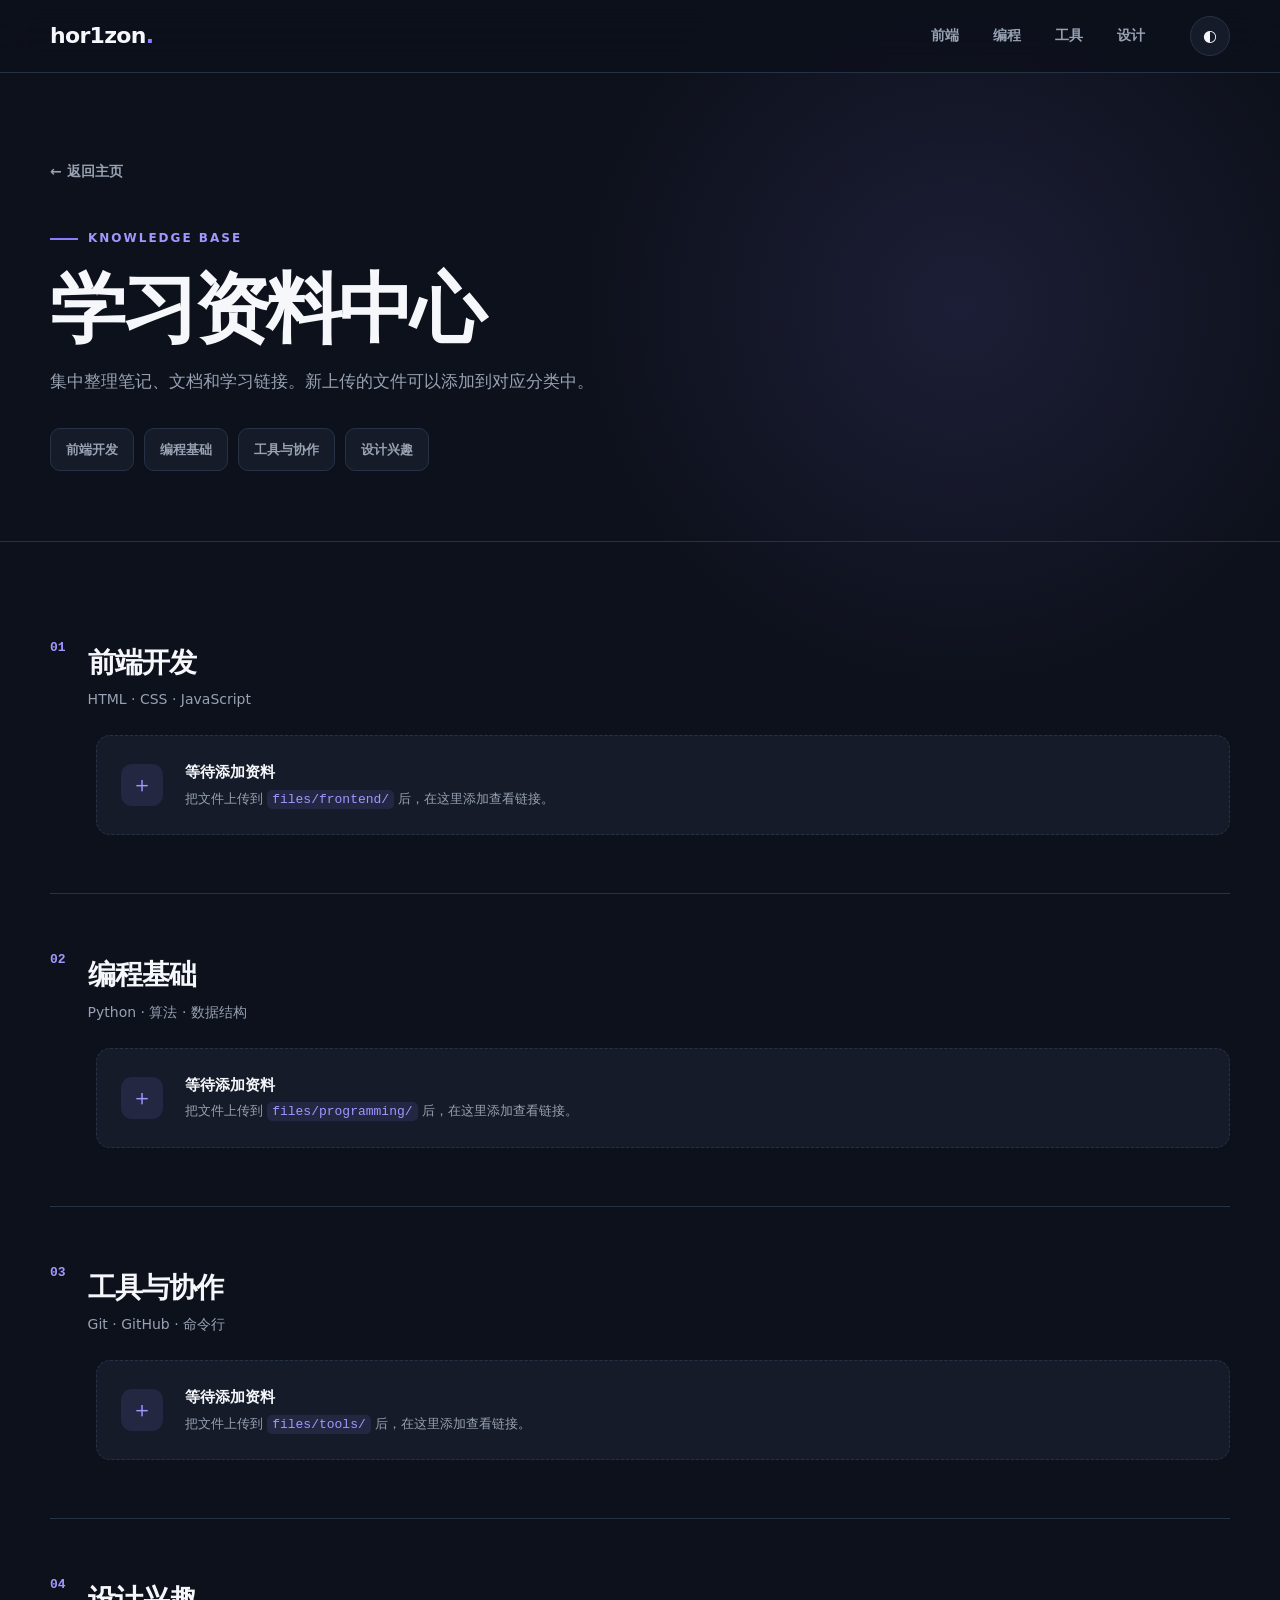
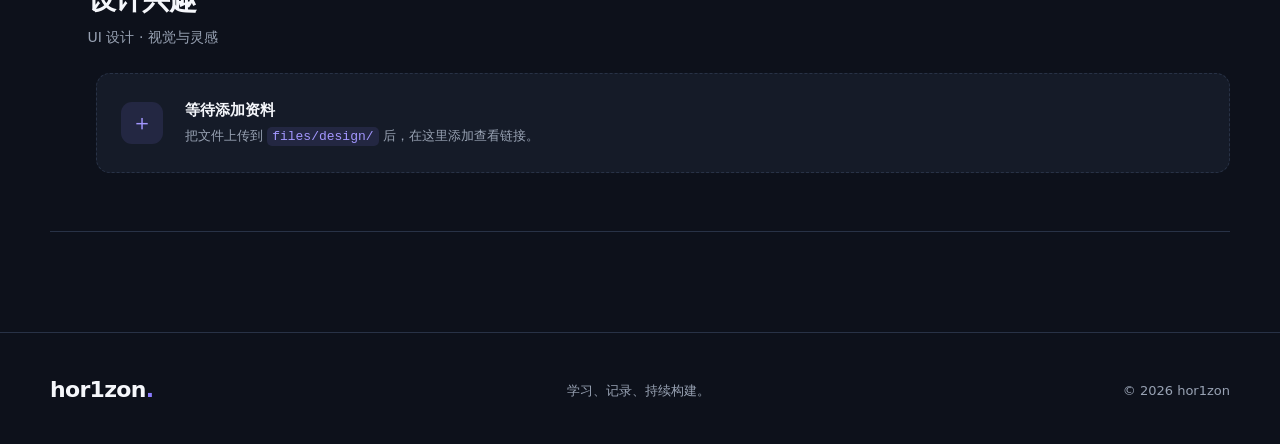
==== resources.html @ a6b9a600 "Add files via upload" ====
<!doctype html>
<html lang="zh-CN" data-theme="dark">
<head>
  <meta charset="UTF-8">
  <meta name="viewport" content="width=device-width, initial-scale=1.0">
  <meta name="description" content="hor1zon 的学习资料中心">
  <meta name="color-scheme" content="dark light">
  <title>学习资料 | hor1zon</title>
  <link rel="stylesheet" href="style.css">
</head>
<body>
  <header class="site-header">
    <div class="container nav-wrap">
      <a class="brand" href="index.html">hor1zon<span>.</span></a>
      <nav class="nav" aria-label="资料分类导航">
        <a href="#frontend">前端</a>
        <a href="#programming">编程</a>
        <a href="#tools">工具</a>
        <a href="#design">设计</a>
      </nav>
      <button class="theme-toggle" id="themeToggle" type="button" aria-label="切换明暗主题">◐</button>
    </div>
  </header>

  <main class="resources-main">
    <section class="resources-hero">
      <div class="container">
        <a class="back-link" href="index.html">← 返回主页</a>
        <p class="eyebrow"><span></span> KNOWLEDGE BASE</p>
        <h1>学习资料中心</h1>
        <p>集中整理笔记、文档和学习链接。新上传的文件可以添加到对应分类中。</p>
        <div class="resource-nav">
          <a href="#frontend">前端开发</a>
          <a href="#programming">编程基础</a>
          <a href="#tools">工具与协作</a>
          <a href="#design">设计兴趣</a>
        </div>
      </div>
    </section>

    <section class="container resource-sections">
      <article class="resource-section" id="frontend">
        <div class="resource-title">
          <span>01</span>
          <div><h2>前端开发</h2><p>HTML · CSS · JavaScript</p></div>
        </div>
        <div class="empty-state">
          <span>＋</span>
          <div><h3>等待添加资料</h3><p>把文件上传到 <code>files/frontend/</code> 后，在这里添加查看链接。</p></div>
        </div>
      </article>

      <article class="resource-section" id="programming">
        <div class="resource-title">
          <span>02</span>
          <div><h2>编程基础</h2><p>Python · 算法 · 数据结构</p></div>
        </div>
        <div class="empty-state">
          <span>＋</span>
          <div><h3>等待添加资料</h3><p>把文件上传到 <code>files/programming/</code> 后，在这里添加查看链接。</p></div>
        </div>
      </article>

      <article class="resource-section" id="tools">
        <div class="resource-title">
          <span>03</span>
          <div><h2>工具与协作</h2><p>Git · GitHub · 命令行</p></div>
        </div>
        <div class="empty-state">
          <span>＋</span>
          <div><h3>等待添加资料</h3><p>把文件上传到 <code>files/tools/</code> 后，在这里添加查看链接。</p></div>
        </div>
      </article>

      <article class="resource-section" id="design">
        <div class="resource-title">
          <span>04</span>
          <div><h2>设计兴趣</h2><p>UI 设计 · 视觉与灵感</p></div>
        </div>
        <div class="empty-state">
          <span>＋</span>
          <div><h3>等待添加资料</h3><p>把文件上传到 <code>files/design/</code> 后，在这里添加查看链接。</p></div>
        </div>
      </article>
    </section>
  </main>

  <footer class="footer">
    <div class="container">
      <a class="brand" href="index.html">hor1zon<span>.</span></a>
      <p>学习、记录、持续构建。</p>
      <p>© <span id="year"></span> hor1zon</p>
    </div>
  </footer>

  <script>
    const root = document.documentElement;
    const toggle = document.getElementById('themeToggle');
    const savedTheme = localStorage.getItem('theme');
    if (savedTheme) root.dataset.theme = savedTheme;
    toggle.addEventListener('click', () => {
      root.dataset.theme = root.dataset.theme === 'dark' ? 'light' : 'dark';
      localStorage.setItem('theme', root.dataset.theme);
    });
    document.getElementById('year').textContent = new Date().getFullYear();
  </script>
</body>
</html>
---- style.css ----
:root {
  --bg: #f6f7fb;
  --surface: #ffffff;
  --surface-2: #eef1f7;
  --text: #121725;
  --muted: #667085;
  --line: #dfe4ec;
  --accent: #6d5dfc;
  --accent-2: #5b4be7;
  --accent-soft: rgba(109, 93, 252, .1);
  --header: rgba(246, 247, 251, .78);
  --shadow: 0 22px 60px rgba(31, 40, 75, .1);
}

[data-theme="dark"] {
  --bg: #0d111b;
  --surface: #151b28;
  --surface-2: #1b2231;
  --text: #f5f7fb;
  --muted: #98a2b3;
  --line: #283246;
  --accent: #8b7cff;
  --accent-2: #a397ff;
  --accent-soft: rgba(139, 124, 255, .12);
  --header: rgba(13, 17, 27, .76);
  --shadow: 0 24px 70px rgba(0, 0, 0, .25);
}

* { box-sizing: border-box; }
html { scroll-behavior: smooth; }
body {
  margin: 0;
  color: var(--text);
  background:
    radial-gradient(circle at 75% 15%, var(--accent-soft), transparent 24rem),
    var(--bg);
  font-family: Inter, "Noto Sans SC", "Microsoft YaHei", system-ui, sans-serif;
  line-height: 1.65;
  transition: color .25s, background-color .25s;
}
a { color: inherit; text-decoration: none; }
button { font: inherit; }
.container { width: min(1180px, calc(100% - 40px)); margin: 0 auto; }

.site-header {
  position: sticky;
  top: 0;
  z-index: 20;
  border-bottom: 1px solid var(--line);
  background: var(--header);
  backdrop-filter: blur(18px);
}
.nav-wrap { min-height: 72px; display: flex; align-items: center; gap: 32px; }
.brand { font-size: 22px; font-weight: 800; letter-spacing: -.7px; }
.brand span { color: var(--accent); }
.nav { display: flex; align-items: center; gap: 8px; margin-left: auto; }
.nav a { padding: 9px 13px; color: var(--muted); font-size: 14px; font-weight: 600; border-radius: 9px; }
.nav a:hover { color: var(--text); background: var(--surface-2); }
.nav .nav-strong { color: #fff; background: var(--accent); }
.nav .nav-strong:hover { color: #fff; background: var(--accent-2); }
.theme-toggle {
  width: 40px;
  height: 40px;
  color: var(--text);
  background: var(--surface);
  border: 1px solid var(--line);
  border-radius: 50%;
  cursor: pointer;
}

.hero { min-height: 680px; display: grid; align-items: center; padding: 90px 0 70px; }
.hero-grid { display: grid; grid-template-columns: 1.08fr .92fr; align-items: center; gap: 84px; }
.eyebrow {
  display: flex;
  align-items: center;
  gap: 10px;
  margin: 0 0 18px;
  color: var(--accent-2);
  font-size: 12px;
  font-weight: 800;
  letter-spacing: 2px;
}
.eyebrow span { width: 28px; height: 2px; background: var(--accent); }
.hero h1 {
  margin: 0;
  font-size: clamp(46px, 6vw, 78px);
  line-height: 1.08;
  letter-spacing: -4px;
}
.hero h1 em { color: var(--accent-2); font-style: normal; }
.hero-desc { max-width: 560px; margin: 26px 0 0; color: var(--muted); font-size: 18px; }
.hero-actions { display: flex; flex-wrap: wrap; gap: 12px; margin-top: 34px; }
.button {
  display: inline-flex;
  align-items: center;
  justify-content: center;
  gap: 18px;
  min-height: 48px;
  padding: 0 21px;
  border: 1px solid var(--line);
  border-radius: 11px;
  font-weight: 700;
}
.button.primary { color: #fff; background: var(--accent); border-color: var(--accent); }
.button.primary:hover { background: var(--accent-2); transform: translateY(-2px); }
.button.secondary:hover { background: var(--surface); transform: translateY(-2px); }
.hero-meta { display: flex; align-items: center; gap: 12px; margin-top: 42px; color: var(--muted); font-size: 13px; }
.hero-meta i { width: 3px; height: 3px; background: var(--accent); border-radius: 50%; }

.hero-card {
  position: relative;
  overflow: hidden;
  min-height: 360px;
  padding: 76px 32px 34px;
  color: #c9d1df;
  background: #121825;
  border: 1px solid #303a50;
  border-radius: 22px;
  box-shadow: var(--shadow);
  transform: rotate(1.5deg);
}
.window-top { position: absolute; inset: 0 0 auto; height: 48px; display: flex; align-items: center; gap: 7px; padding: 0 18px; background: #191f2e; border-bottom: 1px solid #2a3449; }
.window-top span { width: 9px; height: 9px; border-radius: 50%; background: #434d61; }
.window-top span:first-child { background: #ff6b6b; }
.window-top span:nth-child(2) { background: #f7c75b; }
.window-top span:last-child { background: #68d391; }
.code-line { position: relative; z-index: 1; display: flex; gap: 16px; min-height: 34px; font: 14px/1.8 Consolas, monospace; }
.code-line b { width: 18px; color: #536077; font-weight: 400; }
.code-line.indent { padding-left: 24px; }
.purple { color: #b49cff; }
.green { color: #8bd5a6; }
.card-glow { position: absolute; right: -70px; bottom: -90px; width: 240px; height: 240px; background: var(--accent); filter: blur(110px); opacity: .26; }

.section { padding: 105px 0; border-top: 1px solid var(--line); }
.section-heading { display: flex; justify-content: space-between; align-items: end; gap: 40px; margin-bottom: 38px; }
.section-heading h2 { margin: 0; font-size: clamp(32px, 4vw, 46px); letter-spacing: -2px; }
.section-heading > p { max-width: 450px; margin: 0; color: var(--muted); }
.category-grid { display: grid; grid-template-columns: repeat(4, 1fr); gap: 16px; }
.category-card {
  position: relative;
  min-height: 290px;
  padding: 26px;
  background: var(--surface);
  border: 1px solid var(--line);
  border-radius: 16px;
  transition: transform .25s, border-color .25s, box-shadow .25s;
}
.category-card:hover { transform: translateY(-6px); border-color: var(--accent); box-shadow: var(--shadow); }
.category-no { position: absolute; top: 22px; right: 22px; color: var(--muted); font-size: 12px; }
.category-icon { width: 54px; height: 54px; display: grid; place-items: center; margin: 30px 0 34px; color: var(--accent-2); background: var(--accent-soft); border: 1px solid rgba(139,124,255,.22); border-radius: 14px; font: 700 18px Consolas, monospace; }
.category-card h3 { margin: 0; font-size: 20px; }
.category-card p { margin: 6px 0 28px; color: var(--muted); font-size: 14px; }
.card-link { position: absolute; left: 26px; right: 26px; bottom: 22px; display: flex; justify-content: space-between; color: var(--muted); font-size: 13px; font-weight: 700; }
.category-card:hover .card-link { color: var(--accent-2); }

.projects-section { background: linear-gradient(180deg, transparent, var(--accent-soft)); }
.project-grid { display: grid; grid-template-columns: 1.45fr .55fr; gap: 16px; }
.project-featured, .project-empty { min-height: 260px; padding: 32px; border: 1px solid var(--line); border-radius: 18px; }
.project-featured { display: flex; flex-direction: column; justify-content: space-between; background: var(--surface); }
.project-featured h3 { margin: 22px 0 8px; font-size: 28px; letter-spacing: -1px; }
.project-featured p { max-width: 620px; margin: 0; color: var(--muted); }
.project-featured > a { color: var(--accent-2); font-weight: 700; }
.status { display: inline-flex; align-items: center; gap: 8px; color: var(--muted); font-size: 12px; font-weight: 700; }
.status i { width: 8px; height: 8px; background: #52d69a; border-radius: 50%; box-shadow: 0 0 0 5px rgba(82,214,154,.12); }
.project-empty { display: grid; place-content: center; text-align: center; color: var(--muted); border-style: dashed; }
.project-empty > span { font-size: 38px; color: var(--accent-2); }
.project-empty h3 { margin: 8px 0 0; color: var(--text); }
.project-empty p { margin: 4px 0; font-size: 13px; }

.footer { padding: 34px 0; border-top: 1px solid var(--line); }
.footer .container { display: flex; align-items: center; justify-content: space-between; gap: 24px; color: var(--muted); font-size: 13px; }
.footer .brand { color: var(--text); }

.resources-main { min-height: 80vh; }
.resources-hero { padding: 85px 0 70px; border-bottom: 1px solid var(--line); }
.back-link { display: inline-block; margin-bottom: 46px; color: var(--muted); font-size: 14px; font-weight: 700; }
.back-link:hover { color: var(--accent-2); }
.resources-hero h1 { margin: 0; font-size: clamp(46px, 7vw, 76px); letter-spacing: -4px; line-height: 1.1; }
.resources-hero > .container > p:not(.eyebrow) { max-width: 640px; color: var(--muted); font-size: 17px; }
.resource-nav { display: flex; flex-wrap: wrap; gap: 10px; margin-top: 32px; }
.resource-nav a { padding: 10px 15px; color: var(--muted); background: var(--surface); border: 1px solid var(--line); border-radius: 10px; font-size: 13px; font-weight: 700; }
.resource-nav a:hover { color: var(--accent-2); border-color: var(--accent); }
.resource-sections { padding-top: 40px; padding-bottom: 100px; }
.resource-section { scroll-margin-top: 100px; padding: 58px 0; border-bottom: 1px solid var(--line); }
.resource-title { display: flex; gap: 22px; align-items: flex-start; margin-bottom: 24px; }
.resource-title > span { color: var(--accent-2); font: 700 13px Consolas, monospace; }
.resource-title h2 { margin: 0; font-size: 28px; letter-spacing: -1px; }
.resource-title p { margin: 2px 0 0; color: var(--muted); font-size: 14px; }
.empty-state { display: flex; align-items: center; gap: 22px; margin-left: 46px; padding: 24px; color: var(--muted); background: var(--surface); border: 1px dashed var(--line); border-radius: 14px; }
.empty-state > span { width: 42px; height: 42px; display: grid; place-items: center; flex: 0 0 auto; color: var(--accent-2); background: var(--accent-soft); border-radius: 11px; font-size: 22px; }
.empty-state h3 { margin: 0; color: var(--text); font-size: 15px; }
.empty-state p { margin: 3px 0 0; font-size: 13px; }
code { padding: 2px 5px; color: var(--accent-2); background: var(--accent-soft); border-radius: 5px; }

@media (max-width: 960px) {
  .hero { min-height: auto; }
  .hero-grid { grid-template-columns: 1fr; gap: 60px; }
  .hero-card { max-width: 650px; width: 100%; }
  .category-grid { grid-template-columns: repeat(2, 1fr); }
  .section-heading { align-items: flex-start; flex-direction: column; gap: 16px; }
}

@media (max-width: 680px) {
  .container { width: min(100% - 28px, 1180px); }
  .nav-wrap { min-height: 64px; gap: 10px; }
  .nav a { display: none; }
  .nav .nav-strong { display: block; }
  .theme-toggle { width: 38px; height: 38px; }
  .hero { padding: 70px 0 60px; }
  .hero h1, .resources-hero h1 { letter-spacing: -2.5px; }
  .hero-desc { font-size: 16px; }
  .hero-card { min-height: 320px; padding: 68px 18px 24px; border-radius: 16px; transform: none; }
  .code-line { gap: 8px; font-size: 12px; }
  .section { padding: 76px 0; }
  .category-grid { grid-template-columns: 1fr; }
  .category-card { min-height: 250px; }
  .project-grid { grid-template-columns: 1fr; }
  .footer .container { align-items: flex-start; flex-direction: column; gap: 7px; }
  .footer p { margin: 0; }
  .resources-hero { padding: 60px 0 50px; }
  .back-link { margin-bottom: 34px; }
  .empty-state { margin-left: 0; align-items: flex-start; }
}

@media (prefers-reduced-motion: reduce) {
  html { scroll-behavior: auto; }
  *, *::before, *::after { transition: none !important; }
}
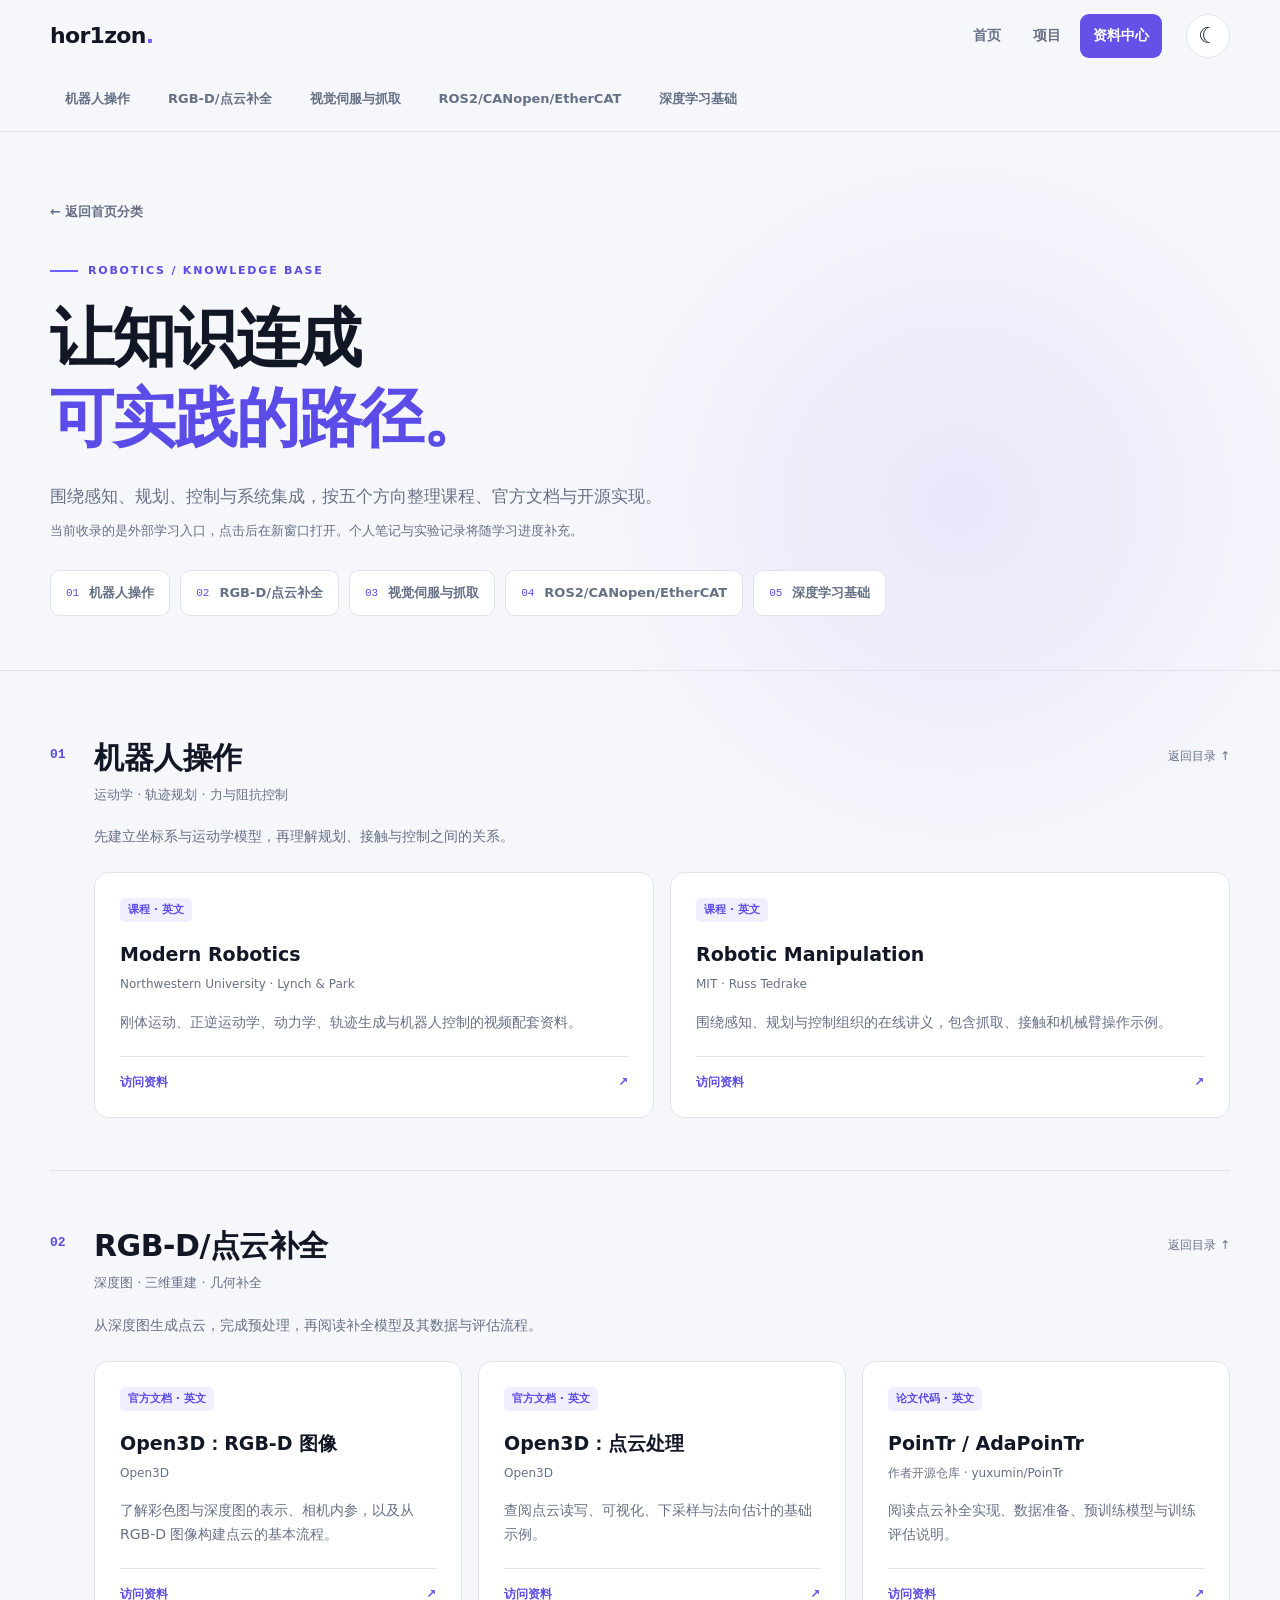
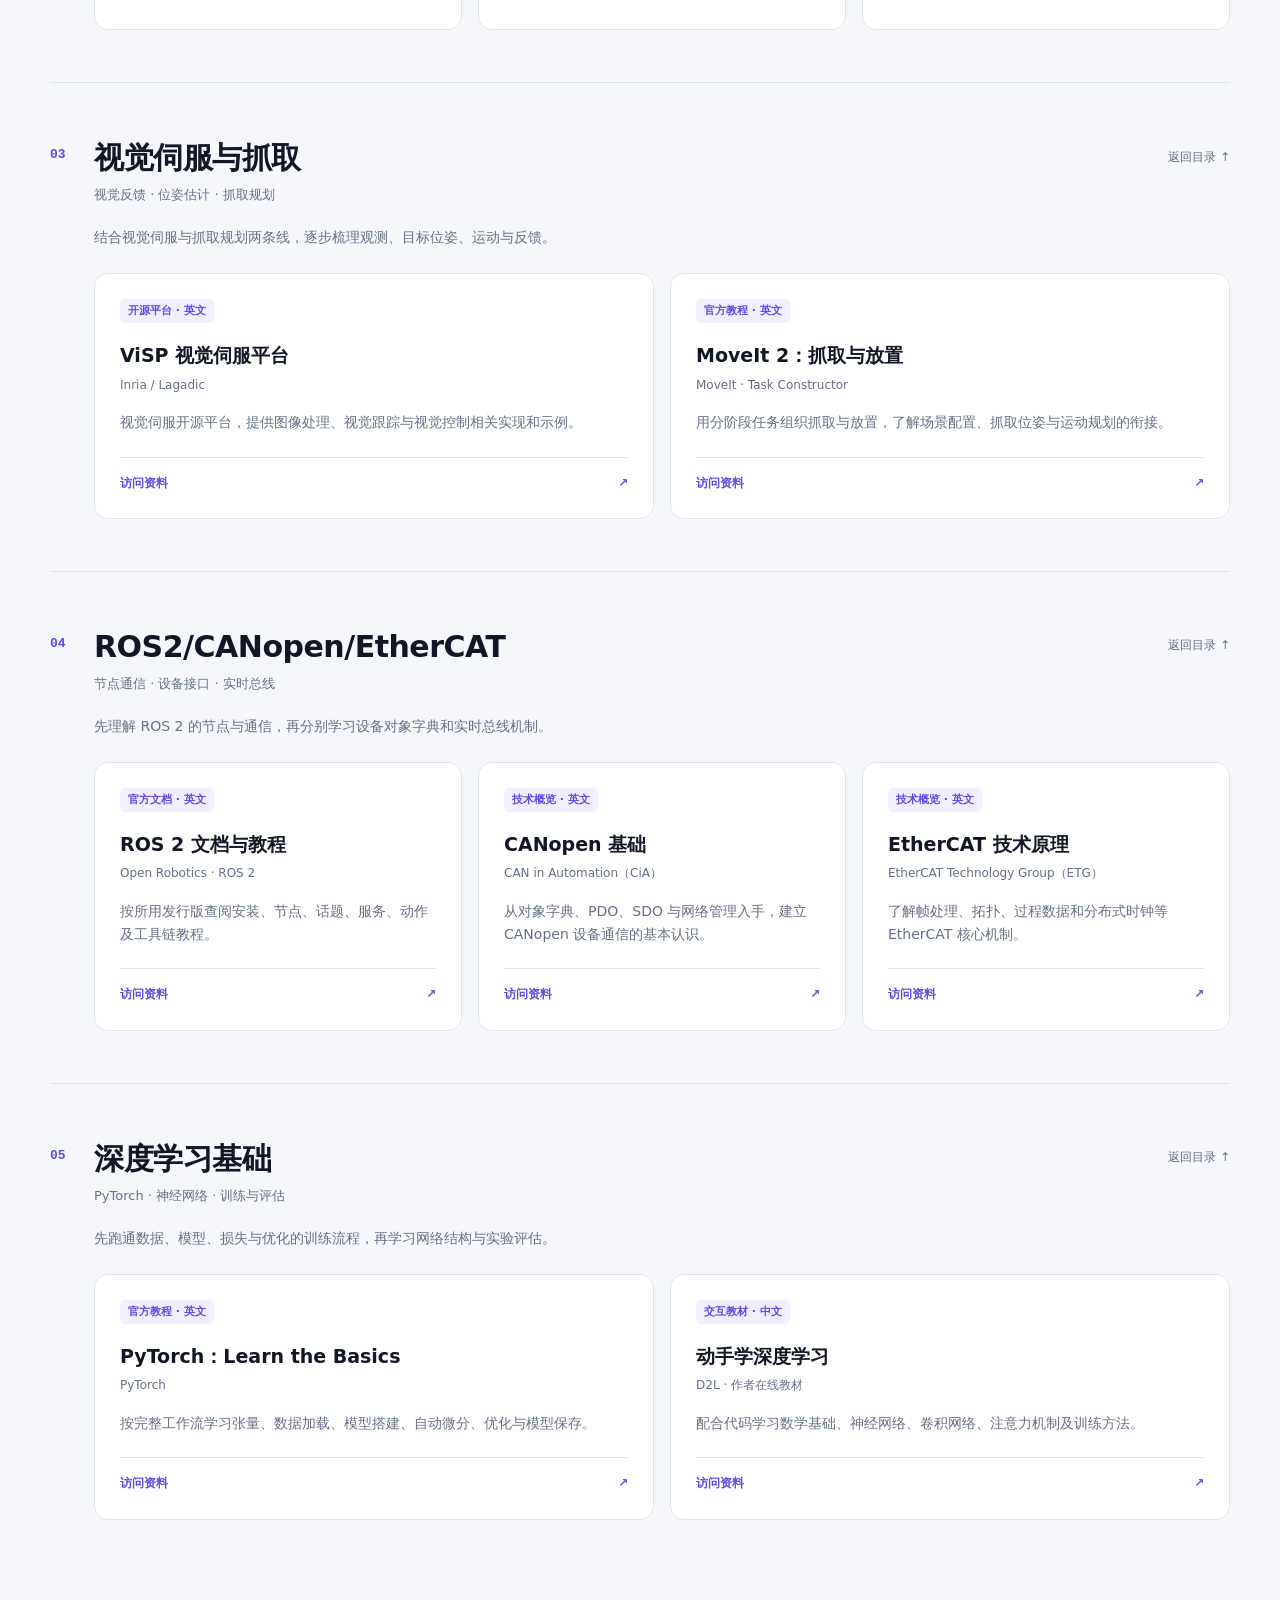
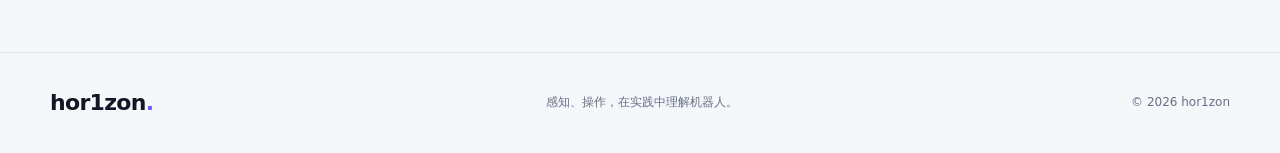
==== commit a695c9d3: "Refactor robotics learning categories and resource navigation Reorganize the homepage and resource c" ====
--- a/resources.html
+++ b/resources.html
@@ -3,106 +3,264 @@
 <head>
   <meta charset="UTF-8">
   <meta name="viewport" content="width=device-width, initial-scale=1.0">
-  <meta name="description" content="hor1zon 的学习资料中心">
+  <meta name="description" content="按机器人操作、RGB-D/点云补全、视觉伺服与抓取、ROS2/CANopen/EtherCAT、深度学习基础整理的学习资料入口。">
   <meta name="color-scheme" content="dark light">
   <title>学习资料 | hor1zon</title>
+  <script>
+    // 在绘制页面前恢复主题；存储被禁用时仍可正常浏览。
+    (() => {
+      let savedTheme;
+      try { savedTheme = localStorage.getItem('theme'); } catch {}
+      const systemTheme = window.matchMedia?.('(prefers-color-scheme: light)').matches ? 'light' : 'dark';
+      document.documentElement.dataset.theme =
+        savedTheme === 'light' || savedTheme === 'dark' ? savedTheme : systemTheme;
+    })();
+  </script>
   <link rel="stylesheet" href="style.css">
 </head>
 <body>
+  <a class="skip-link" href="#main">跳到主要内容</a>
   <header class="site-header">
     <div class="container nav-wrap">
-      <a class="brand" href="index.html">hor1zon<span>.</span></a>
-      <nav class="nav" aria-label="资料分类导航">
-        <a href="#frontend">前端</a>
-        <a href="#programming">编程</a>
-        <a href="#tools">工具</a>
-        <a href="#design">设计</a>
+      <a class="brand" href="index.html" aria-label="hor1zon 首页">hor1zon<span>.</span></a>
+      <nav class="nav" aria-label="主导航">
+        <a href="index.html">首页</a>
+        <a href="index.html#projects">项目</a>
+        <a class="nav-strong" href="resources.html" aria-current="page">资料中心</a>
       </nav>
-      <button class="theme-toggle" id="themeToggle" type="button" aria-label="切换明暗主题">◐</button>
+      <button class="theme-toggle" id="themeToggle" type="button" aria-label="切换明暗主题" hidden>
+        <span id="themeIcon" aria-hidden="true">◐</span>
+      </button>
     </div>
+    <nav class="container category-nav" aria-label="资料分类导航">
+      <a data-category-link href="#robot-manipulation">机器人操作</a>
+      <a data-category-link href="#rgbd-completion">RGB-D/点云补全</a>
+      <a data-category-link href="#visual-servo-grasping">视觉伺服与抓取</a>
+      <a data-category-link href="#ros2-fieldbus">ROS2/CANopen/EtherCAT</a>
+      <a data-category-link href="#deep-learning">深度学习基础</a>
+    </nav>
   </header>
 
-  <main class="resources-main">
-    <section class="resources-hero">
+  <main class="resources-main" id="main" tabindex="-1">
+    <section class="resources-hero" aria-labelledby="resources-title">
       <div class="container">
-        <a class="back-link" href="index.html">← 返回主页</a>
-        <p class="eyebrow"><span></span> KNOWLEDGE BASE</p>
-        <h1>学习资料中心</h1>
-        <p>集中整理笔记、文档和学习链接。新上传的文件可以添加到对应分类中。</p>
-        <div class="resource-nav">
-          <a href="#frontend">前端开发</a>
-          <a href="#programming">编程基础</a>
-          <a href="#tools">工具与协作</a>
-          <a href="#design">设计兴趣</a>
-        </div>
+        <a class="back-link" href="index.html#library">← 返回首页分类</a>
+        <p class="eyebrow"><span aria-hidden="true"></span> ROBOTICS / KNOWLEDGE BASE</p>
+        <h1 id="resources-title">让知识连成<br><em>可实践的路径。</em></h1>
+        <p class="resources-intro">围绕感知、规划、控制与系统集成，按五个方向整理课程、官方文档与开源实现。</p>
+        <p class="resource-notice">当前收录的是外部学习入口，点击后在新窗口打开。个人笔记与实验记录将随学习进度补充。</p>
+        <nav class="resource-nav" id="resource-directory" aria-label="本页资料目录">
+          <a data-category-link href="#robot-manipulation"><span aria-hidden="true">01</span>机器人操作</a>
+          <a data-category-link href="#rgbd-completion"><span aria-hidden="true">02</span>RGB-D/点云补全</a>
+          <a data-category-link href="#visual-servo-grasping"><span aria-hidden="true">03</span>视觉伺服与抓取</a>
+          <a data-category-link href="#ros2-fieldbus"><span aria-hidden="true">04</span>ROS2/CANopen/EtherCAT</a>
+          <a data-category-link href="#deep-learning"><span aria-hidden="true">05</span>深度学习基础</a>
+        </nav>
       </div>
     </section>
 
-    <section class="container resource-sections">
-      <article class="resource-section" id="frontend">
-        <div class="resource-title">
-          <span>01</span>
-          <div><h2>前端开发</h2><p>HTML · CSS · JavaScript</p></div>
-        </div>
-        <div class="empty-state">
-          <span>＋</span>
-          <div><h3>等待添加资料</h3><p>把文件上传到 <code>files/frontend/</code> 后，在这里添加查看链接。</p></div>
-        </div>
-      </article>
-
-      <article class="resource-section" id="programming">
-        <div class="resource-title">
-          <span>02</span>
-          <div><h2>编程基础</h2><p>Python · 算法 · 数据结构</p></div>
-        </div>
-        <div class="empty-state">
-          <span>＋</span>
-          <div><h3>等待添加资料</h3><p>把文件上传到 <code>files/programming/</code> 后，在这里添加查看链接。</p></div>
-        </div>
-      </article>
-
-      <article class="resource-section" id="tools">
-        <div class="resource-title">
-          <span>03</span>
-          <div><h2>工具与协作</h2><p>Git · GitHub · 命令行</p></div>
-        </div>
-        <div class="empty-state">
-          <span>＋</span>
-          <div><h3>等待添加资料</h3><p>把文件上传到 <code>files/tools/</code> 后，在这里添加查看链接。</p></div>
-        </div>
-      </article>
-
-      <article class="resource-section" id="design">
-        <div class="resource-title">
-          <span>04</span>
-          <div><h2>设计兴趣</h2><p>UI 设计 · 视觉与灵感</p></div>
-        </div>
-        <div class="empty-state">
-          <span>＋</span>
-          <div><h3>等待添加资料</h3><p>把文件上传到 <code>files/design/</code> 后，在这里添加查看链接。</p></div>
-        </div>
-      </article>
-    </section>
+    <div class="container resource-sections">
+      <section class="resource-section" id="robot-manipulation" aria-labelledby="robot-manipulation-title">
+        <div class="resource-title">
+          <span aria-hidden="true">01</span>
+          <div>
+            <h2 id="robot-manipulation-title">机器人操作</h2>
+            <p>运动学 · 轨迹规划 · 力与阻抗控制</p>
+          </div>
+          <a class="section-top" href="#resource-directory" aria-label="从机器人操作返回资料目录">返回目录 ↑</a>
+        </div>
+        <p class="section-intro">先建立坐标系与运动学模型，再理解规划、接触与控制之间的关系。</p>
+        <div class="resource-grid">
+          <a class="resource-card" href="https://modernrobotics.northwestern.edu/nu-gm-book-resource/" target="_blank" rel="noopener noreferrer">
+            <span class="resource-type">课程 · 英文</span>
+            <h3>Modern Robotics</h3>
+            <p class="resource-source">Northwestern University · Lynch & Park</p>
+            <p class="resource-description">刚体运动、正逆运动学、动力学、轨迹生成与机器人控制的视频配套资料。</p>
+            <span class="resource-open">访问资料 <span aria-hidden="true">↗</span><span class="sr-only">（新窗口打开）</span></span>
+          </a>
+          <a class="resource-card" href="https://manipulation.csail.mit.edu/" target="_blank" rel="noopener noreferrer">
+            <span class="resource-type">课程 · 英文</span>
+            <h3>Robotic Manipulation</h3>
+            <p class="resource-source">MIT · Russ Tedrake</p>
+            <p class="resource-description">围绕感知、规划与控制组织的在线讲义，包含抓取、接触和机械臂操作示例。</p>
+            <span class="resource-open">访问资料 <span aria-hidden="true">↗</span><span class="sr-only">（新窗口打开）</span></span>
+          </a>
+        </div>
+      </section>
+
+      <section class="resource-section" id="rgbd-completion" aria-labelledby="rgbd-completion-title">
+        <div class="resource-title">
+          <span aria-hidden="true">02</span>
+          <div>
+            <h2 id="rgbd-completion-title">RGB-D/<wbr>点云补全</h2>
+            <p>深度图 · 三维重建 · 几何补全</p>
+          </div>
+          <a class="section-top" href="#resource-directory" aria-label="从RGB-D/点云补全返回资料目录">返回目录 ↑</a>
+        </div>
+        <p class="section-intro">从深度图生成点云，完成预处理，再阅读补全模型及其数据与评估流程。</p>
+        <div class="resource-grid">
+          <a class="resource-card" href="https://www.open3d.org/docs/release/tutorial/geometry/rgbd_image.html" target="_blank" rel="noopener noreferrer">
+            <span class="resource-type">官方文档 · 英文</span>
+            <h3>Open3D：RGB-D 图像</h3>
+            <p class="resource-source">Open3D</p>
+            <p class="resource-description">了解彩色图与深度图的表示、相机内参，以及从 RGB-D 图像构建点云的基本流程。</p>
+            <span class="resource-open">访问资料 <span aria-hidden="true">↗</span><span class="sr-only">（新窗口打开）</span></span>
+          </a>
+          <a class="resource-card" href="https://www.open3d.org/docs/release/tutorial/geometry/pointcloud.html" target="_blank" rel="noopener noreferrer">
+            <span class="resource-type">官方文档 · 英文</span>
+            <h3>Open3D：点云处理</h3>
+            <p class="resource-source">Open3D</p>
+            <p class="resource-description">查阅点云读写、可视化、下采样与法向估计的基础示例。</p>
+            <span class="resource-open">访问资料 <span aria-hidden="true">↗</span><span class="sr-only">（新窗口打开）</span></span>
+          </a>
+          <a class="resource-card" href="https://github.com/yuxumin/PoinTr" target="_blank" rel="noopener noreferrer">
+            <span class="resource-type">论文代码 · 英文</span>
+            <h3>PoinTr / AdaPoinTr</h3>
+            <p class="resource-source">作者开源仓库 · yuxumin/PoinTr</p>
+            <p class="resource-description">阅读点云补全实现、数据准备、预训练模型与训练评估说明。</p>
+            <span class="resource-open">访问资料 <span aria-hidden="true">↗</span><span class="sr-only">（新窗口打开）</span></span>
+          </a>
+        </div>
+      </section>
+
+      <section class="resource-section" id="visual-servo-grasping" aria-labelledby="visual-servo-grasping-title">
+        <div class="resource-title">
+          <span aria-hidden="true">03</span>
+          <div>
+            <h2 id="visual-servo-grasping-title">视觉伺服与抓取</h2>
+            <p>视觉反馈 · 位姿估计 · 抓取规划</p>
+          </div>
+          <a class="section-top" href="#resource-directory" aria-label="从视觉伺服与抓取返回资料目录">返回目录 ↑</a>
+        </div>
+        <p class="section-intro">结合视觉伺服与抓取规划两条线，逐步梳理观测、目标位姿、运动与反馈。</p>
+        <div class="resource-grid">
+          <a class="resource-card" href="https://github.com/lagadic/visp" target="_blank" rel="noopener noreferrer">
+            <span class="resource-type">开源平台 · 英文</span>
+            <h3>ViSP 视觉伺服平台</h3>
+            <p class="resource-source">Inria / Lagadic</p>
+            <p class="resource-description">视觉伺服开源平台，提供图像处理、视觉跟踪与视觉控制相关实现和示例。</p>
+            <span class="resource-open">访问资料 <span aria-hidden="true">↗</span><span class="sr-only">（新窗口打开）</span></span>
+          </a>
+          <a class="resource-card" href="https://moveit.picknik.ai/main/doc/tutorials/pick_and_place_with_moveit_task_constructor/pick_and_place_with_moveit_task_constructor.html" target="_blank" rel="noopener noreferrer">
+            <span class="resource-type">官方教程 · 英文</span>
+            <h3>MoveIt 2：抓取与放置</h3>
+            <p class="resource-source">MoveIt · Task Constructor</p>
+            <p class="resource-description">用分阶段任务组织抓取与放置，了解场景配置、抓取位姿与运动规划的衔接。</p>
+            <span class="resource-open">访问资料 <span aria-hidden="true">↗</span><span class="sr-only">（新窗口打开）</span></span>
+          </a>
+        </div>
+      </section>
+
+      <section class="resource-section" id="ros2-fieldbus" aria-labelledby="ros2-fieldbus-title">
+        <div class="resource-title">
+          <span aria-hidden="true">04</span>
+          <div>
+            <h2 id="ros2-fieldbus-title">ROS2/<wbr>CANopen/<wbr>EtherCAT</h2>
+            <p>节点通信 · 设备接口 · 实时总线</p>
+          </div>
+          <a class="section-top" href="#resource-directory" aria-label="从ROS2/CANopen/EtherCAT返回资料目录">返回目录 ↑</a>
+        </div>
+        <p class="section-intro">先理解 ROS 2 的节点与通信，再分别学习设备对象字典和实时总线机制。</p>
+        <div class="resource-grid">
+          <a class="resource-card" href="https://docs.ros.org/" target="_blank" rel="noopener noreferrer">
+            <span class="resource-type">官方文档 · 英文</span>
+            <h3>ROS 2 文档与教程</h3>
+            <p class="resource-source">Open Robotics · ROS 2</p>
+            <p class="resource-description">按所用发行版查阅安装、节点、话题、服务、动作及工具链教程。</p>
+            <span class="resource-open">访问资料 <span aria-hidden="true">↗</span><span class="sr-only">（新窗口打开）</span></span>
+          </a>
+          <a class="resource-card" href="https://www.can-cia.org/can-knowledge/canopen" target="_blank" rel="noopener noreferrer">
+            <span class="resource-type">技术概览 · 英文</span>
+            <h3>CANopen 基础</h3>
+            <p class="resource-source">CAN in Automation（CiA）</p>
+            <p class="resource-description">从对象字典、PDO、SDO 与网络管理入手，建立 CANopen 设备通信的基本认识。</p>
+            <span class="resource-open">访问资料 <span aria-hidden="true">↗</span><span class="sr-only">（新窗口打开）</span></span>
+          </a>
+          <a class="resource-card" href="https://www.ethercat.org/en/technology.html" target="_blank" rel="noopener noreferrer">
+            <span class="resource-type">技术概览 · 英文</span>
+            <h3>EtherCAT 技术原理</h3>
+            <p class="resource-source">EtherCAT Technology Group（ETG）</p>
+            <p class="resource-description">了解帧处理、拓扑、过程数据和分布式时钟等 EtherCAT 核心机制。</p>
+            <span class="resource-open">访问资料 <span aria-hidden="true">↗</span><span class="sr-only">（新窗口打开）</span></span>
+          </a>
+        </div>
+      </section>
+
+      <section class="resource-section" id="deep-learning" aria-labelledby="deep-learning-title">
+        <div class="resource-title">
+          <span aria-hidden="true">05</span>
+          <div>
+            <h2 id="deep-learning-title">深度学习基础</h2>
+            <p>PyTorch · 神经网络 · 训练与评估</p>
+          </div>
+          <a class="section-top" href="#resource-directory" aria-label="从深度学习基础返回资料目录">返回目录 ↑</a>
+        </div>
+        <p class="section-intro">先跑通数据、模型、损失与优化的训练流程，再学习网络结构与实验评估。</p>
+        <div class="resource-grid">
+          <a class="resource-card" href="https://docs.pytorch.org/tutorials/beginner/basics/intro.html" target="_blank" rel="noopener noreferrer">
+            <span class="resource-type">官方教程 · 英文</span>
+            <h3>PyTorch：Learn the Basics</h3>
+            <p class="resource-source">PyTorch</p>
+            <p class="resource-description">按完整工作流学习张量、数据加载、模型搭建、自动微分、优化与模型保存。</p>
+            <span class="resource-open">访问资料 <span aria-hidden="true">↗</span><span class="sr-only">（新窗口打开）</span></span>
+          </a>
+          <a class="resource-card" href="https://zh.d2l.ai/" target="_blank" rel="noopener noreferrer">
+            <span class="resource-type">交互教材 · 中文</span>
+            <h3>动手学深度学习</h3>
+            <p class="resource-source">D2L · 作者在线教材</p>
+            <p class="resource-description">配合代码学习数学基础、神经网络、卷积网络、注意力机制及训练方法。</p>
+            <span class="resource-open">访问资料 <span aria-hidden="true">↗</span><span class="sr-only">（新窗口打开）</span></span>
+          </a>
+        </div>
+      </section>
+    </div>
   </main>
 
   <footer class="footer">
     <div class="container">
       <a class="brand" href="index.html">hor1zon<span>.</span></a>
-      <p>学习、记录、持续构建。</p>
-      <p>© <span id="year"></span> hor1zon</p>
+      <p>感知、操作，在实践中理解机器人。</p>
+      <p>© <span id="year">2026</span> hor1zon</p>
     </div>
   </footer>
-
   <script>
-    const root = document.documentElement;
-    const toggle = document.getElementById('themeToggle');
-    const savedTheme = localStorage.getItem('theme');
-    if (savedTheme) root.dataset.theme = savedTheme;
-    toggle.addEventListener('click', () => {
-      root.dataset.theme = root.dataset.theme === 'dark' ? 'light' : 'dark';
-      localStorage.setItem('theme', root.dataset.theme);
-    });
-    document.getElementById('year').textContent = new Date().getFullYear();
+    (() => {
+      const root = document.documentElement;
+      const toggle = document.getElementById('themeToggle');
+      const icon = document.getElementById('themeIcon');
+      const syncToggle = () => {
+        const dark = root.dataset.theme === 'dark';
+        const label = dark ? '切换到浅色主题' : '切换到深色主题';
+        toggle.setAttribute('aria-label', label);
+        toggle.title = label;
+        icon.textContent = dark ? '☀' : '☾';
+      };
+      syncToggle();
+      toggle.hidden = false;
+      toggle.addEventListener('click', () => {
+        root.dataset.theme = root.dataset.theme === 'dark' ? 'light' : 'dark';
+        try { localStorage.setItem('theme', root.dataset.theme); } catch {}
+        syncToggle();
+      });
+      document.getElementById('year').textContent = new Date().getFullYear();
+
+      // 与原生锚点共用状态，支持直接访问、点击以及浏览器前进/后退。
+      const categoryLinks = document.querySelectorAll('[data-category-link]');
+      const syncCategory = () => {
+        for (const link of categoryLinks) {
+          const active = link.pathname === location.pathname &&
+            link.hash === location.hash && location.hash !== '';
+          if (active) {
+            link.setAttribute('aria-current', 'location');
+            const nav = link.closest('.category-nav');
+            if (nav) nav.scrollLeft = link.offsetLeft - nav.offsetLeft - 10;
+          }
+          else link.removeAttribute('aria-current');
+        }
+      };
+      syncCategory();
+      window.addEventListener('hashchange', syncCategory);
+    })();
   </script>
 </body>
 </html>
--- a/style.css
+++ b/style.css
@@ -8,8 +8,12 @@
   --accent: #6d5dfc;
   --accent-2: #5b4be7;
   --accent-soft: rgba(109, 93, 252, .1);
-  --header: rgba(246, 247, 251, .78);
+  --button-bg: #6452e8;
+  --button-hover: #5340cf;
+  --header: rgba(246, 247, 251, .94);
   --shadow: 0 22px 60px rgba(31, 40, 75, .1);
+  --anchor-offset: 148px;
+  color-scheme: light;
 }
 
 [data-theme="dark"] {
@@ -17,13 +21,16 @@
   --surface: #151b28;
   --surface-2: #1b2231;
   --text: #f5f7fb;
-  --muted: #98a2b3;
+  --muted: #a4aebe;
   --line: #283246;
   --accent: #8b7cff;
-  --accent-2: #a397ff;
+  --accent-2: #b1a6ff;
   --accent-soft: rgba(139, 124, 255, .12);
-  --header: rgba(13, 17, 27, .76);
+  --button-bg: #6654df;
+  --button-hover: #5844cf;
+  --header: rgba(13, 17, 27, .94);
   --shadow: 0 24px 70px rgba(0, 0, 0, .25);
+  color-scheme: dark;
 }
 
 * { box-sizing: border-box; }
@@ -31,16 +38,43 @@
 body {
   margin: 0;
   color: var(--text);
-  background:
-    radial-gradient(circle at 75% 15%, var(--accent-soft), transparent 24rem),
-    var(--bg);
+  background: radial-gradient(circle at 75% 15%, var(--accent-soft), transparent 24rem), var(--bg);
   font-family: Inter, "Noto Sans SC", "Microsoft YaHei", system-ui, sans-serif;
   line-height: 1.65;
+  overflow-wrap: anywhere;
   transition: color .25s, background-color .25s;
 }
 a { color: inherit; text-decoration: none; }
 button { font: inherit; }
-.container { width: min(1180px, calc(100% - 40px)); margin: 0 auto; }
+button[hidden] { display: none; }
+a, button { -webkit-tap-highlight-color: transparent; }
+:focus-visible { outline: 3px solid var(--accent-2); outline-offset: 5px; }
+:where(main, section, article)[id] { scroll-margin-top: var(--anchor-offset); }
+main:focus { outline: none; }
+.container { width: min(1180px, calc(100% - 48px)); margin-inline: auto; }
+.sr-only {
+  position: absolute;
+  width: 1px;
+  height: 1px;
+  padding: 0;
+  margin: -1px;
+  overflow: hidden;
+  clip-path: inset(50%);
+  white-space: nowrap;
+  border: 0;
+}
+.skip-link {
+  position: fixed;
+  top: 10px;
+  left: 12px;
+  z-index: 100;
+  padding: 10px 18px;
+  color: #fff;
+  background: var(--button-bg);
+  border-radius: 8px;
+  transform: translateY(-180%);
+}
+.skip-link:focus { transform: none; }
 
 .site-header {
   position: sticky;
@@ -50,68 +84,121 @@
   background: var(--header);
   backdrop-filter: blur(18px);
 }
-.nav-wrap { min-height: 72px; display: flex; align-items: center; gap: 32px; }
-.brand { font-size: 22px; font-weight: 800; letter-spacing: -.7px; }
+.nav-wrap { min-height: 72px; display: flex; align-items: center; gap: 24px; }
+.brand { flex: 0 0 auto; font-size: 22px; font-weight: 800; letter-spacing: -.7px; }
 .brand span { color: var(--accent); }
-.nav { display: flex; align-items: center; gap: 8px; margin-left: auto; }
-.nav a { padding: 9px 13px; color: var(--muted); font-size: 14px; font-weight: 600; border-radius: 9px; }
-.nav a:hover { color: var(--text); background: var(--surface-2); }
-.nav .nav-strong { color: #fff; background: var(--accent); }
-.nav .nav-strong:hover { color: #fff; background: var(--accent-2); }
+.nav { display: flex; align-items: center; gap: 6px; margin-left: auto; }
+.nav a {
+  display: inline-flex;
+  align-items: center;
+  justify-content: center;
+  min-height: 44px;
+  padding: 8px 13px;
+  color: var(--muted);
+  border-radius: 9px;
+  font-size: 14px;
+  font-weight: 600;
+  white-space: nowrap;
+}
+.nav a:hover, .nav a[aria-current="page"]:not(.nav-strong) {
+  color: var(--text);
+  background: var(--surface-2);
+}
+.nav .nav-strong { color: #fff; background: var(--button-bg); }
+.nav .nav-strong:hover { color: #fff; background: var(--button-hover); }
 .theme-toggle {
-  width: 40px;
-  height: 40px;
+  display: grid;
+  place-items: center;
+  flex: 0 0 44px;
+  width: 44px;
+  height: 44px;
+  padding: 0;
   color: var(--text);
   background: var(--surface);
   border: 1px solid var(--line);
   border-radius: 50%;
+  font-size: 22px;
+  line-height: 1;
   cursor: pointer;
 }
-
-.hero { min-height: 680px; display: grid; align-items: center; padding: 90px 0 70px; }
-.hero-grid { display: grid; grid-template-columns: 1.08fr .92fr; align-items: center; gap: 84px; }
+.theme-toggle:hover { border-color: var(--accent); }
+.category-nav {
+  display: flex;
+  align-items: center;
+  gap: 8px;
+  padding-block: 5px 10px;
+  overflow-x: auto;
+  overscroll-behavior-x: contain;
+  scrollbar-width: thin;
+  scrollbar-color: var(--line) transparent;
+}
+.category-nav a {
+  display: inline-flex;
+  flex: 0 0 auto;
+  align-items: center;
+  min-height: 44px;
+  padding: 8px 14px;
+  color: var(--muted);
+  border: 1px solid transparent;
+  border-radius: 9px;
+  font-size: 13px;
+  font-weight: 600;
+  white-space: nowrap;
+}
+.category-nav a:hover, .category-nav a[aria-current="location"] {
+  color: var(--accent-2);
+  background: var(--accent-soft);
+  border-color: var(--line);
+}
+.category-nav a:focus-visible { outline-offset: -3px; }
+
+.hero { display: grid; align-items: center; min-height: 680px; padding: 80px 0 88px; }
+.hero-grid { display: grid; grid-template-columns: 1.1fr .9fr; align-items: center; gap: 64px; }
+.hero-grid > * { min-width: 0; }
 .eyebrow {
   display: flex;
   align-items: center;
   gap: 10px;
   margin: 0 0 18px;
   color: var(--accent-2);
-  font-size: 12px;
+  font-size: 11px;
   font-weight: 800;
-  letter-spacing: 2px;
-}
-.eyebrow span { width: 28px; height: 2px; background: var(--accent); }
+  letter-spacing: 1.8px;
+}
+.eyebrow > span { flex: 0 0 28px; height: 2px; background: var(--accent); }
 .hero h1 {
   margin: 0;
-  font-size: clamp(46px, 6vw, 78px);
-  line-height: 1.08;
-  letter-spacing: -4px;
-}
-.hero h1 em { color: var(--accent-2); font-style: normal; }
-.hero-desc { max-width: 560px; margin: 26px 0 0; color: var(--muted); font-size: 18px; }
-.hero-actions { display: flex; flex-wrap: wrap; gap: 12px; margin-top: 34px; }
+  font-size: clamp(42px, 4.7vw, 64px);
+  line-height: 1.22;
+  letter-spacing: -2px;
+}
+.hero h1 em, .resources-hero h1 em { color: var(--accent-2); font-style: normal; }
+.hero-desc { max-width: 560px; margin: 26px 0 0; color: var(--muted); font-size: 17px; line-height: 1.9; }
+.hero-actions { display: flex; flex-wrap: wrap; gap: 12px; margin-top: 30px; }
 .button {
   display: inline-flex;
   align-items: center;
   justify-content: center;
   gap: 18px;
   min-height: 48px;
-  padding: 0 21px;
+  padding: 10px 21px;
   border: 1px solid var(--line);
   border-radius: 11px;
+  font-size: 14px;
   font-weight: 700;
-}
-.button.primary { color: #fff; background: var(--accent); border-color: var(--accent); }
-.button.primary:hover { background: var(--accent-2); transform: translateY(-2px); }
+  transition: transform .2s, background-color .2s;
+}
+.button.primary { color: #fff; background: var(--button-bg); border-color: var(--button-bg); }
+.button.primary:hover { background: var(--button-hover); transform: translateY(-2px); }
 .button.secondary:hover { background: var(--surface); transform: translateY(-2px); }
-.hero-meta { display: flex; align-items: center; gap: 12px; margin-top: 42px; color: var(--muted); font-size: 13px; }
+.hero-meta { display: flex; flex-wrap: wrap; align-items: center; gap: 12px; margin-top: 32px; color: var(--muted); font-size: 12px; }
 .hero-meta i { width: 3px; height: 3px; background: var(--accent); border-radius: 50%; }
-
 .hero-card {
   position: relative;
+  isolation: isolate;
   overflow: hidden;
   min-height: 360px;
-  padding: 76px 32px 34px;
+  padding: 76px 26px 26px;
   color: #c9d1df;
   background: #121825;
   border: 1px solid #303a50;
@@ -119,110 +206,195 @@
   box-shadow: var(--shadow);
   transform: rotate(1.5deg);
 }
-.window-top { position: absolute; inset: 0 0 auto; height: 48px; display: flex; align-items: center; gap: 7px; padding: 0 18px; background: #191f2e; border-bottom: 1px solid #2a3449; }
-.window-top span { width: 9px; height: 9px; border-radius: 50%; background: #434d61; }
-.window-top span:first-child { background: #ff6b6b; }
-.window-top span:nth-child(2) { background: #f7c75b; }
-.window-top span:last-child { background: #68d391; }
-.code-line { position: relative; z-index: 1; display: flex; gap: 16px; min-height: 34px; font: 14px/1.8 Consolas, monospace; }
-.code-line b { width: 18px; color: #536077; font-weight: 400; }
-.code-line.indent { padding-left: 24px; }
+.window-top {
+  position: absolute;
+  inset: 0 0 auto;
+  height: 48px;
+  display: flex;
+  align-items: center;
+  gap: 7px;
+  padding: 0 18px;
+  background: #191f2e;
+  border-bottom: 1px solid #2a3449;
+}
+.window-top > span { width: 9px; height: 9px; border-radius: 50%; background: #68d391; }
+.window-top > span:first-child { background: #ff6b6b; }
+.window-top > span:nth-child(2) { background: #f7c75b; }
+.window-top small { margin-left: auto; color: #a4aebe; font: 11px Consolas, monospace; }
+.code-line { position: relative; z-index: 1; display: flex; gap: 16px; min-height: 31px; font: 13px/1.8 Consolas, monospace; }
+.code-line > b { flex: 0 0 18px; color: #8492a9; font-weight: 400; }
+.code-line > span { white-space: pre-wrap; overflow-wrap: anywhere; }
 .purple { color: #b49cff; }
 .green { color: #8bd5a6; }
-.card-glow { position: absolute; right: -70px; bottom: -90px; width: 240px; height: 240px; background: var(--accent); filter: blur(110px); opacity: .26; }
-
-.section { padding: 105px 0; border-top: 1px solid var(--line); }
-.section-heading { display: flex; justify-content: space-between; align-items: end; gap: 40px; margin-bottom: 38px; }
-.section-heading h2 { margin: 0; font-size: clamp(32px, 4vw, 46px); letter-spacing: -2px; }
-.section-heading > p { max-width: 450px; margin: 0; color: var(--muted); }
-.category-grid { display: grid; grid-template-columns: repeat(4, 1fr); gap: 16px; }
+.code-caption { position: relative; z-index: 1; margin: 25px 0 0; padding-top: 20px; color: #a4aebe; border-top: 1px solid #303a50; font: 10px/1.8 Consolas, monospace; letter-spacing: 1px; }
+.code-caption span { color: #b49cff; margin-inline: 6px; }
+.card-glow { position: absolute; z-index: -1; right: -70px; bottom: -90px; width: 240px; height: 240px; background: var(--accent); filter: blur(110px); opacity: .26; }
+
+.section { padding: 88px 0; border-top: 1px solid var(--line); }
+.section-heading { display: flex; justify-content: space-between; align-items: end; gap: 40px; margin-bottom: 36px; }
+.section-heading h2 { margin: 0; font-size: clamp(28px, 3.2vw, 38px); line-height: 1.4; letter-spacing: -1px; }
+.section-heading > p { max-width: 360px; margin: 0; color: var(--muted); font-size: 14px; }
+.category-grid { display: grid; grid-template-columns: repeat(6, minmax(0, 1fr)); gap: 16px; }
 .category-card {
   position: relative;
-  min-height: 290px;
+  display: flex;
+  flex-direction: column;
+  grid-column: span 2;
+  min-width: 0;
+  min-height: 300px;
   padding: 26px;
   background: var(--surface);
   border: 1px solid var(--line);
   border-radius: 16px;
   transition: transform .25s, border-color .25s, box-shadow .25s;
 }
-.category-card:hover { transform: translateY(-6px); border-color: var(--accent); box-shadow: var(--shadow); }
-.category-no { position: absolute; top: 22px; right: 22px; color: var(--muted); font-size: 12px; }
-.category-icon { width: 54px; height: 54px; display: grid; place-items: center; margin: 30px 0 34px; color: var(--accent-2); background: var(--accent-soft); border: 1px solid rgba(139,124,255,.22); border-radius: 14px; font: 700 18px Consolas, monospace; }
-.category-card h3 { margin: 0; font-size: 20px; }
-.category-card p { margin: 6px 0 28px; color: var(--muted); font-size: 14px; }
-.card-link { position: absolute; left: 26px; right: 26px; bottom: 22px; display: flex; justify-content: space-between; color: var(--muted); font-size: 13px; font-weight: 700; }
-.category-card:hover .card-link { color: var(--accent-2); }
-
+.category-card:nth-child(n+4) { grid-column: span 3; }
+.category-card:hover { transform: translateY(-5px); border-color: var(--accent); box-shadow: var(--shadow); }
+.category-no { position: absolute; top: 22px; right: 22px; color: var(--muted); font: 12px Consolas, monospace; }
+.category-icon { width: 58px; height: 54px; display: grid; place-items: center; margin: 12px 0 24px; color: var(--accent-2); background: var(--accent-soft); border: 1px solid var(--line); border-radius: 14px; font: 700 16px Consolas, monospace; }
+.category-card h3 { margin: 0; font-size: 20px; line-height: 1.5; }
+.category-card > p { margin: 12px 0 24px; color: var(--muted); font-size: 14px; }
+.card-link { display: flex; justify-content: space-between; gap: 16px; margin-top: auto; color: var(--accent-2); font-size: 13px; font-weight: 700; }
 .projects-section { background: linear-gradient(180deg, transparent, var(--accent-soft)); }
-.project-grid { display: grid; grid-template-columns: 1.45fr .55fr; gap: 16px; }
-.project-featured, .project-empty { min-height: 260px; padding: 32px; border: 1px solid var(--line); border-radius: 18px; }
-.project-featured { display: flex; flex-direction: column; justify-content: space-between; background: var(--surface); }
-.project-featured h3 { margin: 22px 0 8px; font-size: 28px; letter-spacing: -1px; }
-.project-featured p { max-width: 620px; margin: 0; color: var(--muted); }
-.project-featured > a { color: var(--accent-2); font-weight: 700; }
+.project-grid { display: grid; grid-template-columns: 1.2fr .8fr; gap: 16px; }
+.project-featured, .project-note { display: flex; flex-direction: column; gap: 24px; min-width: 0; min-height: 280px; padding: 32px; border: 1px solid var(--line); border-radius: 18px; }
+.project-featured { justify-content: space-between; background: var(--surface); }
+.project-featured h3 { margin: 22px 0 10px; font-size: 28px; letter-spacing: -1px; }
+.project-featured p, .project-note p { margin: 0; color: var(--muted); font-size: 14px; }
+.project-featured > a, .project-note > a { align-self: flex-start; display: inline-flex; align-items: center; gap: 10px; min-height: 44px; color: var(--accent-2); font-size: 14px; font-weight: 700; }
+.project-featured > a:hover, .project-note > a:hover { text-decoration: underline; text-underline-offset: 4px; }
 .status { display: inline-flex; align-items: center; gap: 8px; color: var(--muted); font-size: 12px; font-weight: 700; }
-.status i { width: 8px; height: 8px; background: #52d69a; border-radius: 50%; box-shadow: 0 0 0 5px rgba(82,214,154,.12); }
-.project-empty { display: grid; place-content: center; text-align: center; color: var(--muted); border-style: dashed; }
-.project-empty > span { font-size: 38px; color: var(--accent-2); }
-.project-empty h3 { margin: 8px 0 0; color: var(--text); }
-.project-empty p { margin: 4px 0; font-size: 13px; }
-
-.footer { padding: 34px 0; border-top: 1px solid var(--line); }
-.footer .container { display: flex; align-items: center; justify-content: space-between; gap: 24px; color: var(--muted); font-size: 13px; }
+.status i { width: 8px; height: 8px; background: #36896b; border-radius: 50%; }
+[data-theme="dark"] .status i { background: #52d69a; }
+.project-note { gap: 12px; border-style: dashed; }
+.note-label { color: var(--accent-2); font-size: 12px; font-weight: 700; }
+.project-note h3 { margin: 8px 0 0; font-size: 22px; }
+.project-note > a { margin-top: auto; }
+
+.footer { padding: 32px 0; border-top: 1px solid var(--line); }
+.footer .container { display: flex; align-items: center; justify-content: space-between; gap: 24px; color: var(--muted); font-size: 12px; }
 .footer .brand { color: var(--text); }
+.footer p { margin: 0; }
 
 .resources-main { min-height: 80vh; }
-.resources-hero { padding: 85px 0 70px; border-bottom: 1px solid var(--line); }
-.back-link { display: inline-block; margin-bottom: 46px; color: var(--muted); font-size: 14px; font-weight: 700; }
+.resources-hero { padding: 58px 0 54px; border-bottom: 1px solid var(--line); }
+.back-link { display: inline-flex; align-items: center; min-height: 44px; margin-bottom: 28px; color: var(--muted); font-size: 13px; font-weight: 700; }
 .back-link:hover { color: var(--accent-2); }
-.resources-hero h1 { margin: 0; font-size: clamp(46px, 7vw, 76px); letter-spacing: -4px; line-height: 1.1; }
-.resources-hero > .container > p:not(.eyebrow) { max-width: 640px; color: var(--muted); font-size: 17px; }
-.resource-nav { display: flex; flex-wrap: wrap; gap: 10px; margin-top: 32px; }
-.resource-nav a { padding: 10px 15px; color: var(--muted); background: var(--surface); border: 1px solid var(--line); border-radius: 10px; font-size: 13px; font-weight: 700; }
-.resource-nav a:hover { color: var(--accent-2); border-color: var(--accent); }
-.resource-sections { padding-top: 40px; padding-bottom: 100px; }
-.resource-section { scroll-margin-top: 100px; padding: 58px 0; border-bottom: 1px solid var(--line); }
-.resource-title { display: flex; gap: 22px; align-items: flex-start; margin-bottom: 24px; }
-.resource-title > span { color: var(--accent-2); font: 700 13px Consolas, monospace; }
-.resource-title h2 { margin: 0; font-size: 28px; letter-spacing: -1px; }
-.resource-title p { margin: 2px 0 0; color: var(--muted); font-size: 14px; }
-.empty-state { display: flex; align-items: center; gap: 22px; margin-left: 46px; padding: 24px; color: var(--muted); background: var(--surface); border: 1px dashed var(--line); border-radius: 14px; }
-.empty-state > span { width: 42px; height: 42px; display: grid; place-items: center; flex: 0 0 auto; color: var(--accent-2); background: var(--accent-soft); border-radius: 11px; font-size: 22px; }
-.empty-state h3 { margin: 0; color: var(--text); font-size: 15px; }
-.empty-state p { margin: 3px 0 0; font-size: 13px; }
-code { padding: 2px 5px; color: var(--accent-2); background: var(--accent-soft); border-radius: 5px; }
-
-@media (max-width: 960px) {
-  .hero { min-height: auto; }
-  .hero-grid { grid-template-columns: 1fr; gap: 60px; }
-  .hero-card { max-width: 650px; width: 100%; }
-  .category-grid { grid-template-columns: repeat(2, 1fr); }
+.resources-hero h1 { margin: 0; font-size: clamp(40px, 5.2vw, 64px); line-height: 1.25; letter-spacing: -2px; }
+.resources-intro { max-width: 680px; margin: 24px 0 10px; color: var(--muted); font-size: 17px; }
+.resource-notice { max-width: 700px; margin: 0; color: var(--muted); font-size: 13px; }
+.resource-nav { display: flex; flex-wrap: wrap; gap: 10px; margin-top: 28px; scroll-margin-top: var(--anchor-offset); }
+.resource-nav a { display: inline-flex; align-items: center; gap: 10px; min-height: 46px; padding: 10px 15px; color: var(--muted); background: var(--surface); border: 1px solid var(--line); border-radius: 10px; font-size: 13px; font-weight: 700; }
+.resource-nav a > span { color: var(--accent-2); font: 11px Consolas, monospace; }
+.resource-nav a:hover, .resource-nav a[aria-current="location"] { color: var(--accent-2); border-color: var(--accent); background: var(--accent-soft); }
+.resource-sections { padding-top: 12px; padding-bottom: 80px; }
+.resource-section { padding: 52px 0; border-bottom: 1px solid var(--line); }
+.resource-section:last-child { border-bottom: 0; }
+.resource-title { display: flex; gap: 20px; align-items: flex-start; }
+.resource-title > span { flex: 0 0 24px; padding-top: 9px; color: var(--accent-2); font: 700 13px/1.65 Consolas, monospace; }
+.resource-title > div { min-width: 0; }
+.resource-title h2 { margin: 0; font-size: clamp(22px, 2.6vw, 30px); line-height: 1.5; letter-spacing: -.5px; }
+.resource-title p { margin: 4px 0 0; color: var(--muted); font-size: 13px; }
+.section-top { display: inline-flex; align-items: center; flex: 0 0 auto; min-height: 44px; margin-left: auto; color: var(--muted); font-size: 12px; }
+.section-top:hover { color: var(--accent-2); }
+.section-intro { max-width: 760px; margin: 20px 0 24px 44px; color: var(--muted); font-size: 14px; }
+.resource-grid { display: grid; grid-template-columns: repeat(auto-fit, minmax(min(100%, 280px), 1fr)); gap: 16px; margin-left: 44px; }
+.resource-card {
+  display: flex;
+  flex-direction: column;
+  min-width: 0;
+  padding: 25px;
+  background: var(--surface);
+  border: 1px solid var(--line);
+  border-radius: 14px;
+  transition: transform .2s, border-color .2s, box-shadow .2s;
+}
+.resource-card:hover { transform: translateY(-4px); border-color: var(--accent); box-shadow: var(--shadow); }
+.resource-section:target .resource-title h2 { color: var(--accent-2); }
+.resource-type { align-self: flex-start; padding: 3px 8px; color: var(--accent-2); background: var(--accent-soft); border-radius: 5px; font-size: 11px; font-weight: 700; }
+.resource-card h3 { margin: 18px 0 6px; font-size: 19px; line-height: 1.5; }
+.resource-source { margin: 0; color: var(--muted); font-size: 12px; }
+.resource-description { margin: 16px 0 22px; color: var(--muted); font-size: 14px; }
+.resource-open { display: flex; align-items: center; justify-content: space-between; gap: 12px; margin-top: auto; padding-top: 16px; border-top: 1px solid var(--line); color: var(--accent-2); font-size: 12px; font-weight: 700; }
+
+@media (max-width: 1080px) {
+  .hero-grid { gap: 36px; }
+  .hero-card { padding-inline: 20px; transform: none; }
+  .code-line { font-size: 12px; gap: 10px; }
   .section-heading { align-items: flex-start; flex-direction: column; gap: 16px; }
-}
-
-@media (max-width: 680px) {
-  .container { width: min(100% - 28px, 1180px); }
-  .nav-wrap { min-height: 64px; gap: 10px; }
-  .nav a { display: none; }
-  .nav .nav-strong { display: block; }
-  .theme-toggle { width: 38px; height: 38px; }
-  .hero { padding: 70px 0 60px; }
-  .hero h1, .resources-hero h1 { letter-spacing: -2.5px; }
-  .hero-desc { font-size: 16px; }
-  .hero-card { min-height: 320px; padding: 68px 18px 24px; border-radius: 16px; transform: none; }
+  .section-heading > p { max-width: 600px; }
+  .category-grid { grid-template-columns: repeat(2, minmax(0, 1fr)); }
+  .category-card, .category-card:nth-child(n+4) { grid-column: auto; }
+  .category-card:last-child { grid-column: 1 / -1; }
+}
+
+@media (max-width: 800px) {
+  .hero { min-height: auto; padding: 60px 0 64px; }
+  .hero-grid { grid-template-columns: minmax(0, 1fr); gap: 42px; }
+  .hero-card { max-width: 620px; width: 100%; }
+  .hero h1 { font-size: clamp(40px, 7vw, 60px); }
+  .code-line { font-size: 14px; }
+  .project-grid { grid-template-columns: minmax(0, 1fr); }
+  .footer .container { flex-wrap: wrap; }
+}
+
+@media (max-width: 600px) {
+  :root { --anchor-offset: 140px; }
+  .container { width: calc(100% - 28px); }
+  .nav-wrap { min-height: 64px; gap: 8px; }
+  .brand { font-size: 20px; }
+  .nav { gap: 2px; }
+  .nav a { padding-inline: 8px; font-size: 12px; }
+  .theme-toggle { font-size: 20px; }
+  .category-nav { gap: 4px; padding-block: 2px 8px; }
+  .category-nav a { padding-inline: 10px; font-size: 12px; }
+  .hero { padding-top: 44px; }
+  .hero h1 { font-size: clamp(36px, 9vw, 48px); letter-spacing: -1.2px; }
+  .hero-desc { font-size: 15px; }
+  .eyebrow { font-size: 10px; letter-spacing: 1.1px; }
+  .hero-meta { gap: 9px; font-size: 11px; }
+  .hero-card { min-height: 320px; padding: 68px 16px 22px; border-radius: 16px; }
   .code-line { gap: 8px; font-size: 12px; }
-  .section { padding: 76px 0; }
-  .category-grid { grid-template-columns: 1fr; }
-  .category-card { min-height: 250px; }
-  .project-grid { grid-template-columns: 1fr; }
-  .footer .container { align-items: flex-start; flex-direction: column; gap: 7px; }
-  .footer p { margin: 0; }
-  .resources-hero { padding: 60px 0 50px; }
-  .back-link { margin-bottom: 34px; }
-  .empty-state { margin-left: 0; align-items: flex-start; }
+  .code-caption { font-size: 9px; letter-spacing: .6px; }
+  .section { padding: 60px 0; }
+  .section-heading { margin-bottom: 28px; }
+  .category-grid { grid-template-columns: minmax(0, 1fr); }
+  .category-card, .category-card:last-child { grid-column: auto; min-height: 270px; padding: 24px; }
+  .category-icon { margin-top: 4px; margin-bottom: 18px; }
+  .project-featured, .project-note { min-height: 260px; padding: 24px; }
+  .project-featured h3 { font-size: 24px; }
+  .footer .container { align-items: flex-start; flex-direction: column; gap: 10px; }
+  .resources-hero { padding: 32px 0 36px; }
+  .back-link { margin-bottom: 20px; }
+  .resources-hero h1 { font-size: clamp(32px, 8.5vw, 46px); letter-spacing: -1px; }
+  .resources-intro { font-size: 15px; }
+  .resource-nav { display: grid; grid-template-columns: minmax(0, 1fr); gap: 8px; }
+  .resource-nav a { font-size: 13px; }
+  .resource-sections { padding-top: 8px; padding-bottom: 40px; }
+  .resource-section { padding-block: 36px; }
+  .resource-title { flex-wrap: wrap; column-gap: 12px; row-gap: 0; }
+  .resource-title > span { flex-basis: 20px; padding-top: 5px; }
+  .resource-title > div { flex: 1 1 calc(100% - 32px); }
+  .section-top { margin-left: 32px; }
+  .section-intro, .resource-grid { margin-left: 0; }
+  .section-intro { margin-top: 8px; }
+  .resource-grid { grid-template-columns: minmax(0, 1fr); }
+  .resource-card { padding: 22px; }
+}
+
+@media (max-width: 360px) {
+  .nav-wrap { flex-wrap: wrap; gap: 0; padding-block: 8px; }
+  .brand { order: 0; }
+  .theme-toggle { order: 1; margin-left: auto; }
+  .nav { order: 2; flex-basis: 100%; justify-content: space-between; margin: 4px 0 0; }
+  .nav a { flex: 1; }
+  :root { --anchor-offset: 190px; }
+  .hero-actions { flex-direction: column; }
+  .code-line { font-size: 11px; }
+  .code-caption { font-size: 8px; }
 }
 
 @media (prefers-reduced-motion: reduce) {
   html { scroll-behavior: auto; }
-  *, *::before, *::after { transition: none !important; }
-}
+  *, *::before, *::after { transition: none !important; animation: none !important; }
+}
